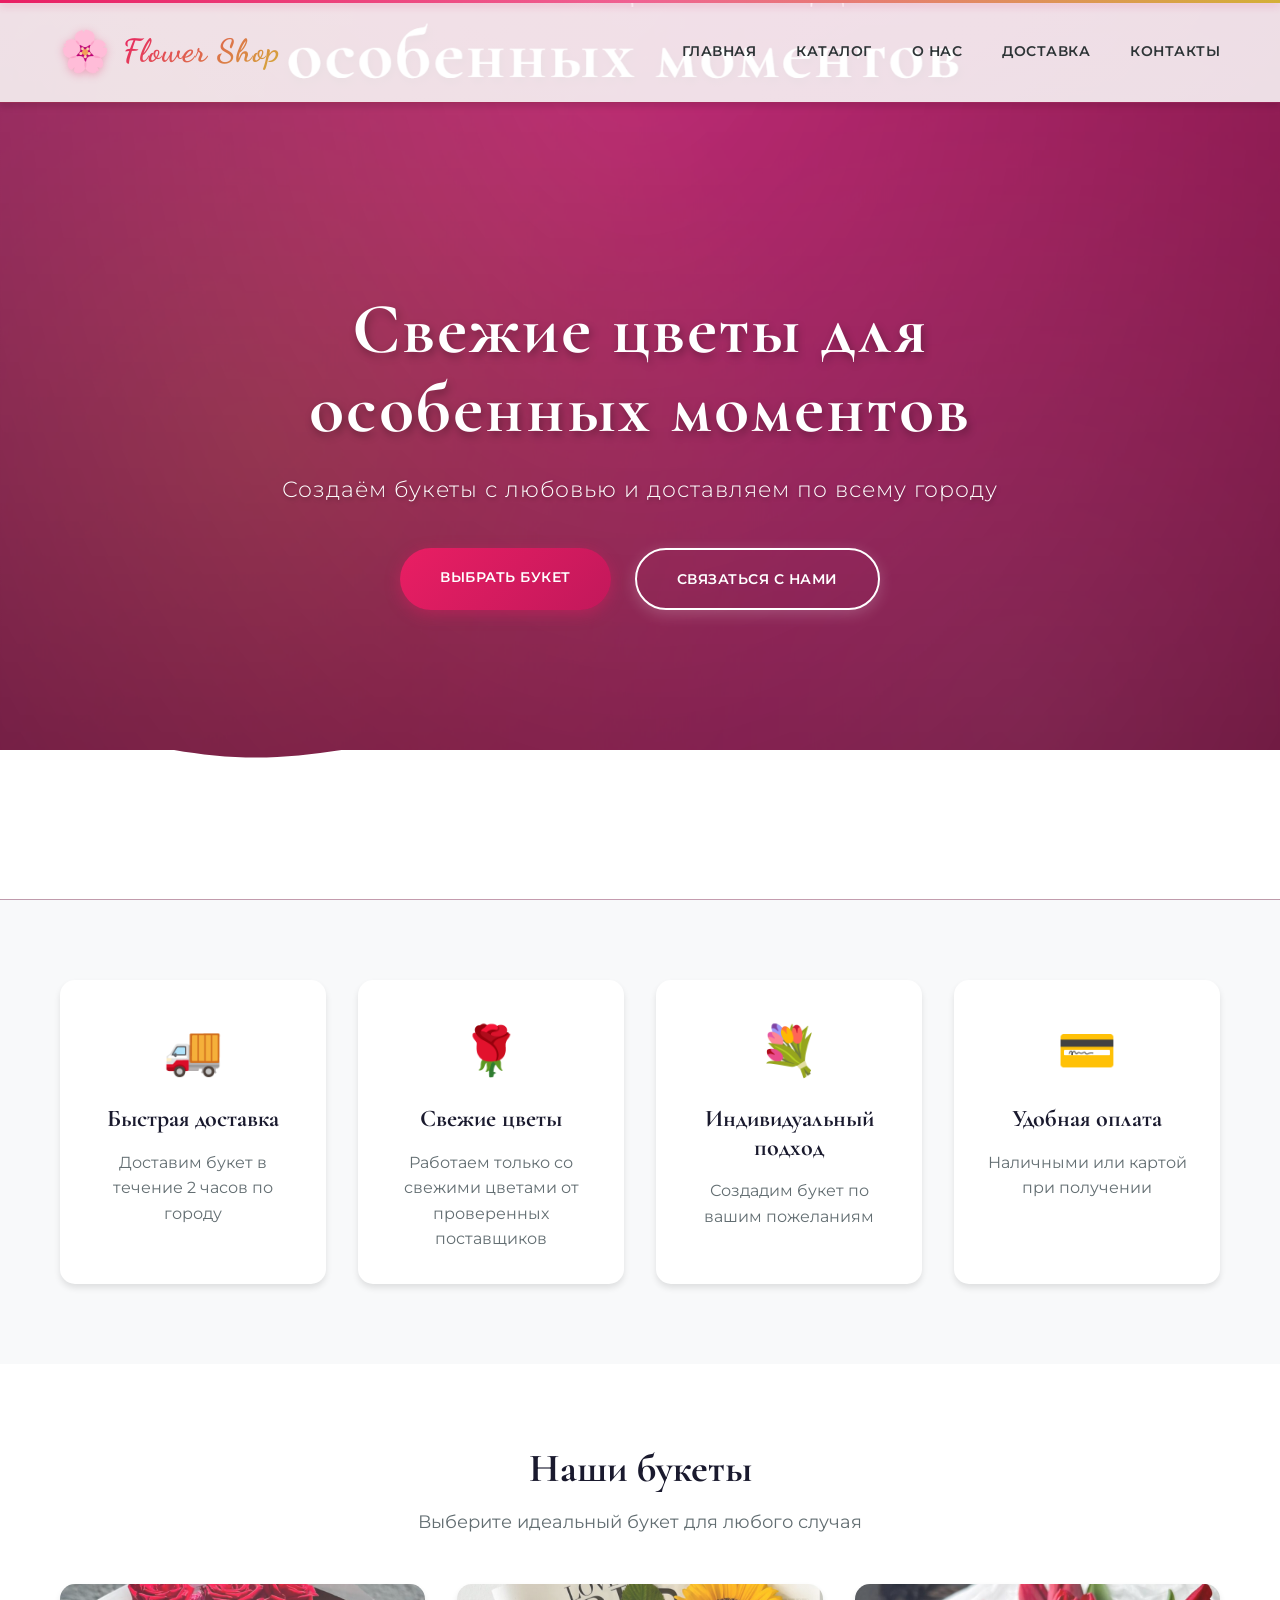
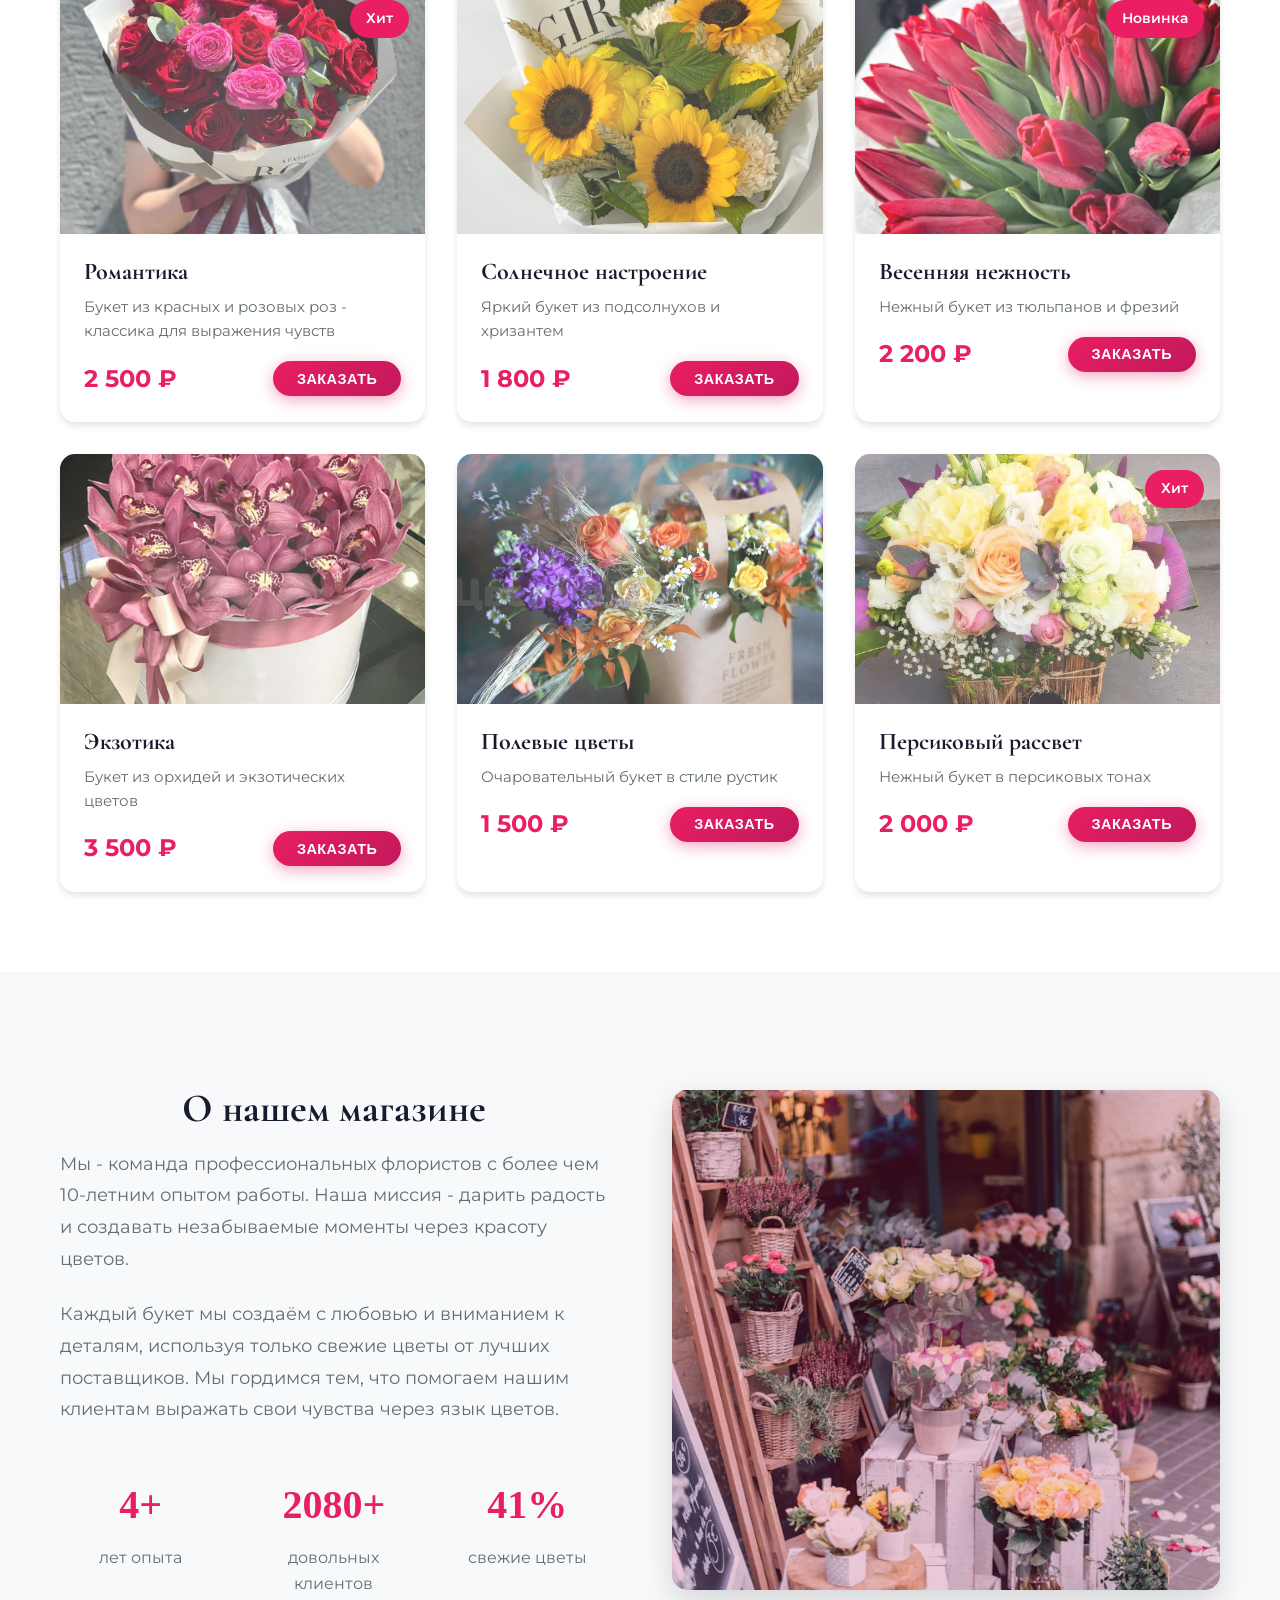
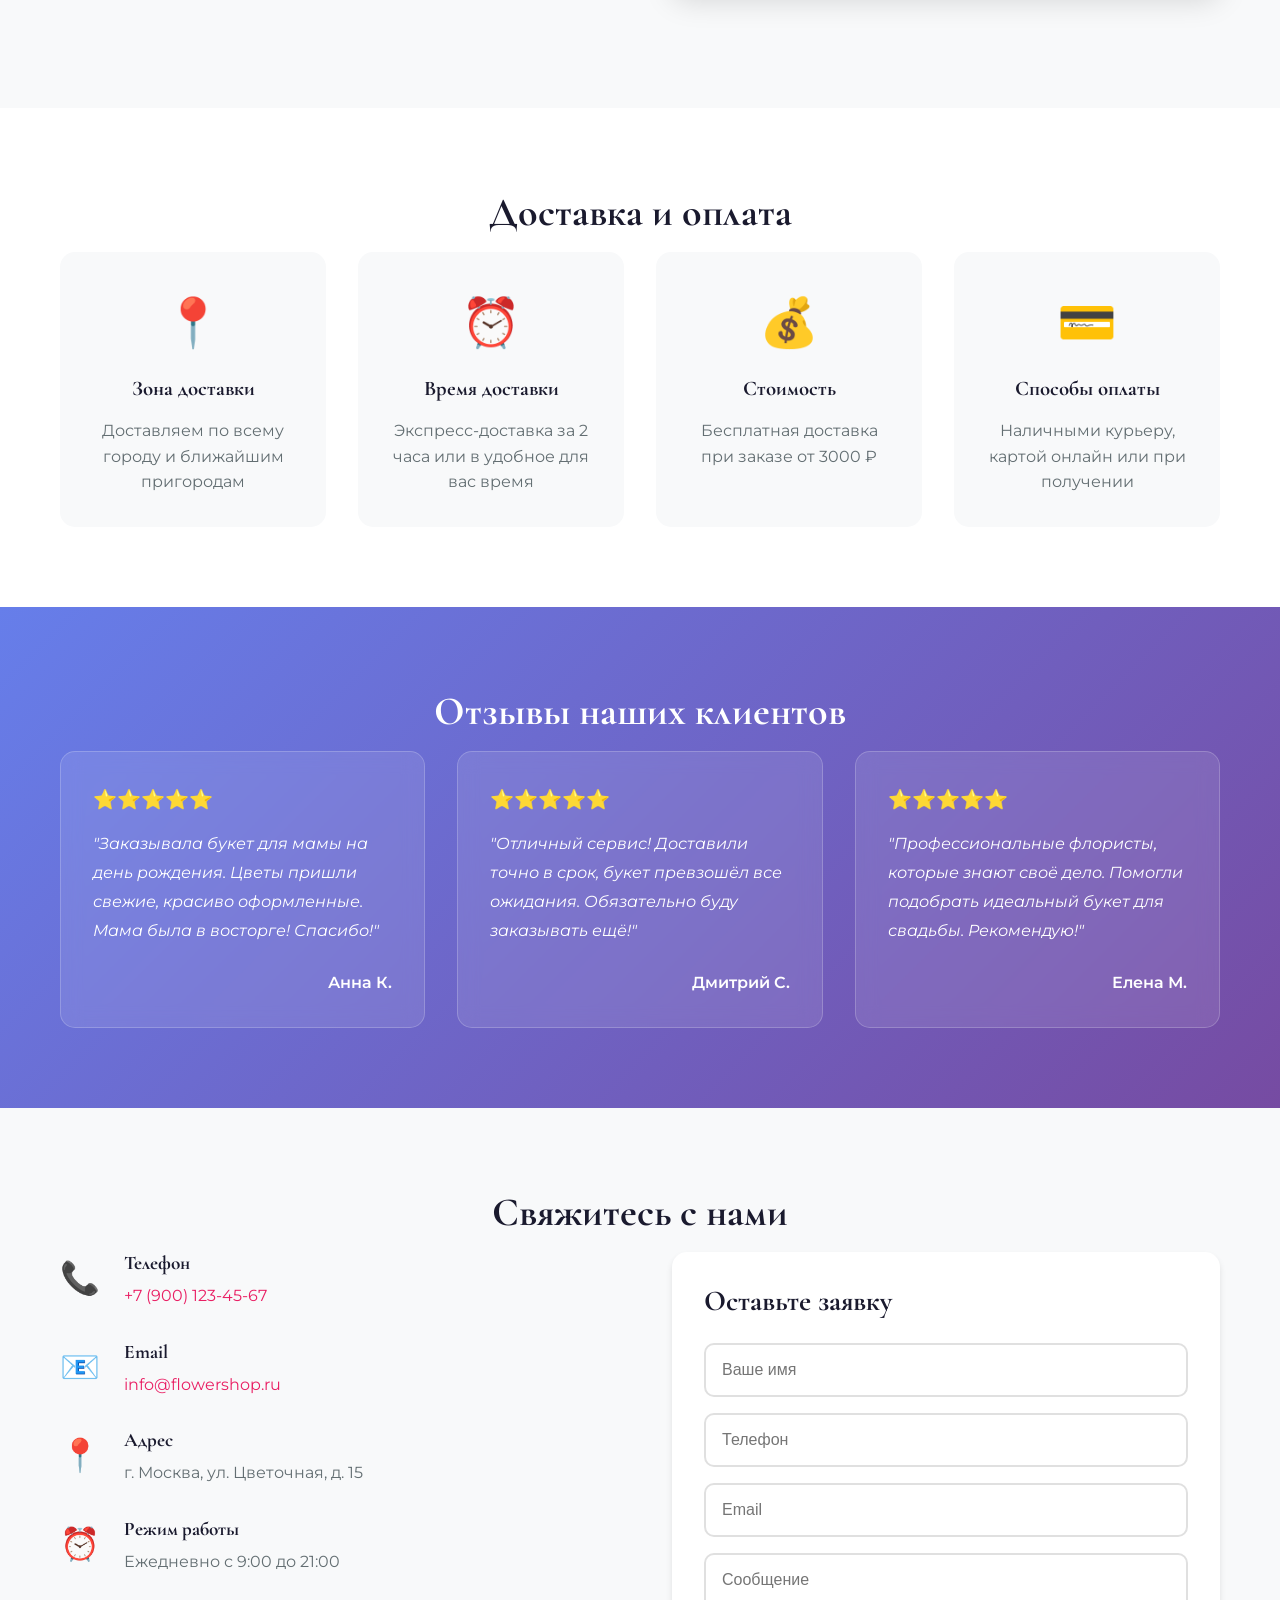
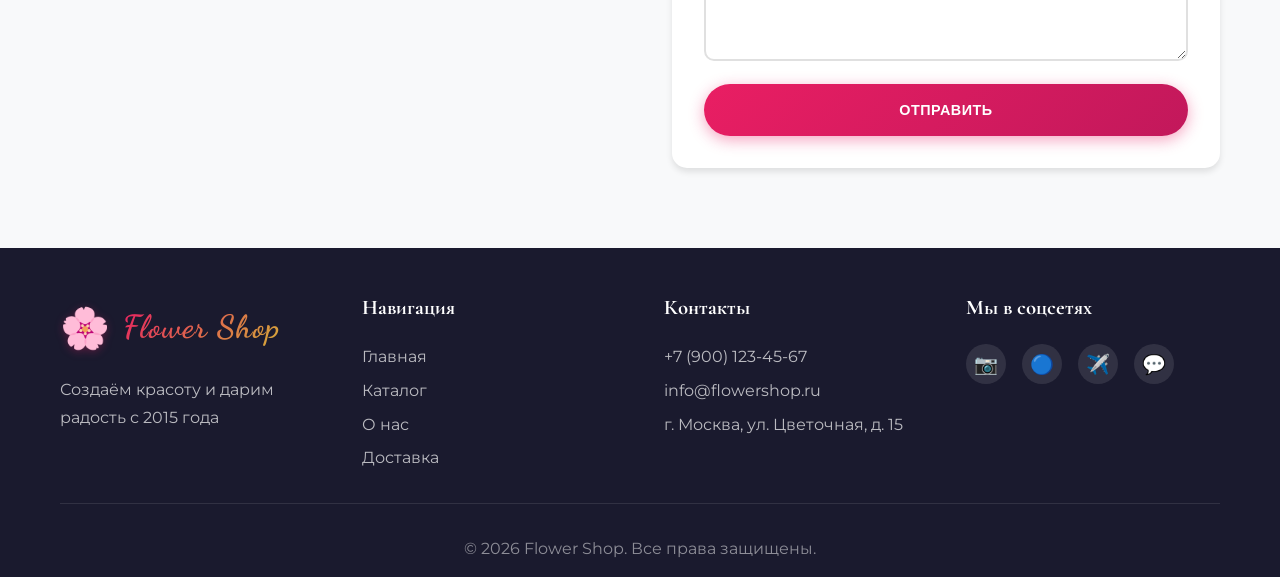
==== index.html @ 6fcef9ed "проработка сайта вариант1" ====
<!DOCTYPE html>
<html lang="ru">
<head>
    <meta charset="UTF-8">
    <meta name="viewport" content="width=device-width, initial-scale=1.0">
    <meta name="description" content="Свежие цветы с доставкой. Букеты на любой вкус и бюджет.">
    <title>Цветочный магазин - Свежие цветы с доставкой</title>
    <link rel="stylesheet" href="styles.css">
    <link rel="preconnect" href="https://fonts.googleapis.com">
    <link rel="preconnect" href="https://fonts.gstatic.com" crossorigin>
    <link href="https://fonts.googleapis.com/css2?family=Cormorant+Garamond:wght@300;400;600;700&family=Montserrat:wght@300;400;500;600;700;800&family=Dancing+Script:wght@400;500;600;700&display=swap" rel="stylesheet">
</head>
<body>
    <!-- Шапка сайта -->
    <header class="header">
        <div class="container">
            <nav class="nav">
                <div class="logo">
                    <span class="logo-icon">🌸</span>
                    <span class="logo-text">Flower Shop</span>
                </div>
                <ul class="nav-menu">
                    <li><a href="#home" class="nav-link">Главная</a></li>
                    <li><a href="#catalog" class="nav-link">Каталог</a></li>
                    <li><a href="#about" class="nav-link">О нас</a></li>
                    <li><a href="#delivery" class="nav-link">Доставка</a></li>
                    <li><a href="#contacts" class="nav-link">Контакты</a></li>
                </ul>
                <button class="burger-menu" aria-label="Меню">
                    <span></span>
                    <span></span>
                    <span></span>
                </button>
            </nav>
        </div>
    </header>

    <!-- Главный экран -->
    <section id="home" class="hero">
        <div class="hero-overlay"></div>
        <div class="container">
            <div class="hero-content">
                <h1 class="hero-title">Свежие цветы для особенных моментов</h1>
                <p class="hero-subtitle">Создаём букеты с любовью и доставляем по всему городу</p>
                <div class="hero-buttons">
                    <a href="#catalog" class="btn btn-primary">Выбрать букет</a>
                    <a href="#contacts" class="btn btn-secondary">Связаться с нами</a>
                </div>
            </div>
        </div>
    </section>

    <!-- Преимущества -->
    <section class="features">
        <div class="container">
            <div class="features-grid">
                <div class="feature-card">
                    <div class="feature-icon">🚚</div>
                    <h3 class="feature-title">Быстрая доставка</h3>
                    <p class="feature-text">Доставим букет в течение 2 часов по городу</p>
                </div>
                <div class="feature-card">
                    <div class="feature-icon">🌹</div>
                    <h3 class="feature-title">Свежие цветы</h3>
                    <p class="feature-text">Работаем только со свежими цветами от проверенных поставщиков</p>
                </div>
                <div class="feature-card">
                    <div class="feature-icon">💐</div>
                    <h3 class="feature-title">Индивидуальный подход</h3>
                    <p class="feature-text">Создадим букет по вашим пожеланиям</p>
                </div>
                <div class="feature-card">
                    <div class="feature-icon">💳</div>
                    <h3 class="feature-title">Удобная оплата</h3>
                    <p class="feature-text">Наличными или картой при получении</p>
                </div>
            </div>
        </div>
    </section>

    <!-- Каталог -->
    <section id="catalog" class="catalog">
        <div class="container">
            <h2 class="section-title">Наши букеты</h2>
            <p class="section-subtitle">Выберите идеальный букет для любого случая</p>
            
            <div class="catalog-grid">
                <div class="product-card">
                    <div class="product-image">
                        <div class="product-badge">Хит</div>
                        <div class="product-img-placeholder" style="background: url('./images/1752088606_44118320.jpg') center/cover no-repeat;">
                        </div>
                    </div>
                    <div class="product-info">
                        <h3 class="product-title">Романтика</h3>
                        <p class="product-description">Букет из красных и розовых роз - классика для выражения чувств</p>
                        <div class="product-footer">
                            <span class="product-price">2 500 ₽</span>
                            <button class="btn btn-small btn-primary">Заказать</button>
                        </div>
                    </div>
                </div>

                <div class="product-card">
                    <div class="product-image">
                        <div class="product-img-placeholder" style="background: url('./images/img_3469-1000x1778.jpeg') center/cover no-repeat;">
                        </div>
                    </div>
                    <div class="product-info">
                        <h3 class="product-title">Солнечное настроение</h3>
                        <p class="product-description">Яркий букет из подсолнухов и хризантем</p>
                        <div class="product-footer">
                            <span class="product-price">1 800 ₽</span>
                            <button class="btn btn-small btn-primary">Заказать</button>
                        </div>
                    </div>
                </div>

                <div class="product-card">
                    <div class="product-image">
                        <div class="product-badge">Новинка</div>
                        <div class="product-img-placeholder" style="background: url('./images/photo_2025-03-03_23-57-40-1024x1024.jpg') center/cover no-repeat;">
                        </div>
                    </div>
                    <div class="product-info">
                        <h3 class="product-title">Весенняя нежность</h3>
                        <p class="product-description">Нежный букет из тюльпанов и фрезий</p>
                        <div class="product-footer">
                            <span class="product-price">2 200 ₽</span>
                            <button class="btn btn-small btn-primary">Заказать</button>
                        </div>
                    </div>
                </div>

                <div class="product-card">
                    <div class="product-image">
                        <div class="product-img-placeholder" style="background: url('./images/4180_1.jpg') center/cover no-repeat;">
                        </div>
                    </div>
                    <div class="product-info">
                        <h3 class="product-title">Экзотика</h3>
                        <p class="product-description">Букет из орхидей и экзотических цветов</p>
                        <div class="product-footer">
                            <span class="product-price">3 500 ₽</span>
                            <button class="btn btn-small btn-primary">Заказать</button>
                        </div>
                    </div>
                </div>

                <div class="product-card">
                    <div class="product-image">
                        <div class="product-img-placeholder" style="background: url('./images/7159.970.jpeg') center/cover no-repeat;">
                        </div>
                    </div>
                    <div class="product-info">
                        <h3 class="product-title">Полевые цветы</h3>
                        <p class="product-description">Очаровательный букет в стиле рустик</p>
                        <div class="product-footer">
                            <span class="product-price">1 500 ₽</span>
                            <button class="btn btn-small btn-primary">Заказать</button>
                        </div>
                    </div>
                </div>

                <div class="product-card">
                    <div class="product-image">
                        <div class="product-badge">Хит</div>
                        <div class="product-img-placeholder" style="background: url('./images/images.jpg') center/cover no-repeat;">
                        </div>
                    </div>
                    <div class="product-info">
                        <h3 class="product-title">Персиковый рассвет</h3>
                        <p class="product-description">Нежный букет в персиковых тонах</p>
                        <div class="product-footer">
                            <span class="product-price">2 000 ₽</span>
                            <button class="btn btn-small btn-primary">Заказать</button>
                        </div>
                    </div>
                </div>
            </div>
        </div>
    </section>

    <!-- О нас -->
    <section id="about" class="about">
        <div class="container">
            <div class="about-content">
                <div class="about-text">
                    <h2 class="section-title">О нашем магазине</h2>
                    <p class="about-description">
                        Мы - команда профессиональных флористов с более чем 10-летним опытом работы. 
                        Наша миссия - дарить радость и создавать незабываемые моменты через красоту цветов.
                    </p>
                    <p class="about-description">
                        Каждый букет мы создаём с любовью и вниманием к деталям, используя только 
                        свежие цветы от лучших поставщиков. Мы гордимся тем, что помогаем нашим 
                        клиентам выражать свои чувства через язык цветов.
                    </p>
                    <div class="about-stats">
                        <div class="stat-item">
                            <div class="stat-number">10+</div>
                            <div class="stat-label">лет опыта</div>
                        </div>
                        <div class="stat-item">
                            <div class="stat-number">5000+</div>
                            <div class="stat-label">довольных клиентов</div>
                        </div>
                        <div class="stat-item">
                            <div class="stat-number">100%</div>
                            <div class="stat-label">свежие цветы</div>
                        </div>
                    </div>
                </div>
                <div class="about-image">
                    <div class="about-img-placeholder">
                        <span class="placeholder-icon">🌸</span>
                    </div>
                </div>
            </div>
        </div>
    </section>

    <!-- Доставка -->
    <section id="delivery" class="delivery">
        <div class="container">
            <h2 class="section-title">Доставка и оплата</h2>
            <div class="delivery-grid">
                <div class="delivery-card">
                    <div class="delivery-icon">📍</div>
                    <h3 class="delivery-title">Зона доставки</h3>
                    <p class="delivery-text">Доставляем по всему городу и ближайшим пригородам</p>
                </div>
                <div class="delivery-card">
                    <div class="delivery-icon">⏰</div>
                    <h3 class="delivery-title">Время доставки</h3>
                    <p class="delivery-text">Экспресс-доставка за 2 часа или в удобное для вас время</p>
                </div>
                <div class="delivery-card">
                    <div class="delivery-icon">💰</div>
                    <h3 class="delivery-title">Стоимость</h3>
                    <p class="delivery-text">Бесплатная доставка при заказе от 3000 ₽</p>
                </div>
                <div class="delivery-card">
                    <div class="delivery-icon">💳</div>
                    <h3 class="delivery-title">Способы оплаты</h3>
                    <p class="delivery-text">Наличными курьеру, картой онлайн или при получении</p>
                </div>
            </div>
        </div>
    </section>

    <!-- Отзывы -->
    <section class="reviews">
        <div class="container">
            <h2 class="section-title">Отзывы наших клиентов</h2>
            <div class="reviews-grid">
                <div class="review-card">
                    <div class="review-stars">⭐⭐⭐⭐⭐</div>
                    <p class="review-text">
                        "Заказывала букет для мамы на день рождения. Цветы пришли свежие, 
                        красиво оформленные. Мама была в восторге! Спасибо!"
                    </p>
                    <div class="review-author">Анна К.</div>
                </div>
                <div class="review-card">
                    <div class="review-stars">⭐⭐⭐⭐⭐</div>
                    <p class="review-text">
                        "Отличный сервис! Доставили точно в срок, букет превзошёл все ожидания. 
                        Обязательно буду заказывать ещё!"
                    </p>
                    <div class="review-author">Дмитрий С.</div>
                </div>
                <div class="review-card">
                    <div class="review-stars">⭐⭐⭐⭐⭐</div>
                    <p class="review-text">
                        "Профессиональные флористы, которые знают своё дело. Помогли подобрать 
                        идеальный букет для свадьбы. Рекомендую!"
                    </p>
                    <div class="review-author">Елена М.</div>
                </div>
            </div>
        </div>
    </section>

    <!-- Контакты -->
    <section id="contacts" class="contacts">
        <div class="container">
            <h2 class="section-title">Свяжитесь с нами</h2>
            <div class="contacts-content">
                <div class="contact-info">
                    <div class="contact-item">
                        <div class="contact-icon">📞</div>
                        <div class="contact-details">
                            <h3>Телефон</h3>
                            <a href="tel:+79001234567">+7 (900) 123-45-67</a>
                        </div>
                    </div>
                    <div class="contact-item">
                        <div class="contact-icon">📧</div>
                        <div class="contact-details">
                            <h3>Email</h3>
                            <a href="mailto:info@flowershop.ru">info@flowershop.ru</a>
                        </div>
                    </div>
                    <div class="contact-item">
                        <div class="contact-icon">📍</div>
                        <div class="contact-details">
                            <h3>Адрес</h3>
                            <p>г. Москва, ул. Цветочная, д. 15</p>
                        </div>
                    </div>
                    <div class="contact-item">
                        <div class="contact-icon">⏰</div>
                        <div class="contact-details">
                            <h3>Режим работы</h3>
                            <p>Ежедневно с 9:00 до 21:00</p>
                        </div>
                    </div>
                </div>
                <form class="contact-form" id="contactForm">
                    <h3 class="form-title">Оставьте заявку</h3>
                    <input type="text" name="name" placeholder="Ваше имя" required class="form-input">
                    <input type="tel" name="phone" placeholder="Телефон" required class="form-input">
                    <input type="email" name="email" placeholder="Email" class="form-input">
                    <textarea name="message" placeholder="Сообщение" rows="4" class="form-input"></textarea>
                    <button type="submit" class="btn btn-primary btn-full">Отправить</button>
                </form>
            </div>
        </div>
    </section>

    <!-- Футер -->
    <footer class="footer">
        <div class="container">
            <div class="footer-content">
                <div class="footer-section">
                    <div class="logo">
                        <span class="logo-icon">🌸</span>
                        <span class="logo-text">Flower Shop</span>
                    </div>
                    <p class="footer-text">Создаём красоту и дарим радость с 2015 года</p>
                </div>
                <div class="footer-section">
                    <h4 class="footer-title">Навигация</h4>
                    <ul class="footer-links">
                        <li><a href="#home">Главная</a></li>
                        <li><a href="#catalog">Каталог</a></li>
                        <li><a href="#about">О нас</a></li>
                        <li><a href="#delivery">Доставка</a></li>
                    </ul>
                </div>
                <div class="footer-section">
                    <h4 class="footer-title">Контакты</h4>
                    <ul class="footer-links">
                        <li><a href="tel:+79001234567">+7 (900) 123-45-67</a></li>
                        <li><a href="mailto:info@flowershop.ru">info@flowershop.ru</a></li>
                        <li>г. Москва, ул. Цветочная, д. 15</li>
                    </ul>
                </div>
                <div class="footer-section">
                    <h4 class="footer-title">Мы в соцсетях</h4>
                    <div class="social-links">
                        <a href="#" class="social-link" aria-label="Instagram">📷</a>
                        <a href="#" class="social-link" aria-label="VK">🔵</a>
                        <a href="#" class="social-link" aria-label="Telegram">✈️</a>
                        <a href="#" class="social-link" aria-label="WhatsApp">💬</a>
                    </div>
                </div>
            </div>
            <div class="footer-bottom">
                <p>&copy; 2026 Flower Shop. Все права защищены.</p>
            </div>
        </div>
    </footer>

    <!-- Кнопка "Наверх" -->
    <button class="scroll-top" id="scrollTop" aria-label="Наверх">↑</button>

    <script src="script.js"></script>
</body>
</html>
---- styles.css ----
/* Общие стили */
* {
    margin: 0;
    padding: 0;
    box-sizing: border-box;
}

:root {
    --primary-color: #e91e63;
    --secondary-color: #c2185b;
    --accent-color: #f06292;
    --dark-color: #1a1a2e;
    --light-color: #f8f9fa;
    --text-color: #2d3436;
    --text-light: #636e72;
    --white: #ffffff;
    --gold: #d4af37;
    --shadow: 0 4px 6px rgba(0, 0, 0, 0.1);
    --shadow-lg: 0 10px 30px rgba(0, 0, 0, 0.15);
    --transition: all 0.3s ease;
}

html {
    scroll-behavior: smooth;
}

body {
    font-family: 'Montserrat', sans-serif;
    color: var(--text-color);
    line-height: 1.6;
    overflow-x: hidden;
}

.container {
    max-width: 1200px;
    margin: 0 auto;
    padding: 0 20px;
}

/* Типографика */
h1, h2, h3, h4, h5, h6 {
    font-family: 'Cormorant Garamond', serif;
    font-weight: 700;
    line-height: 1.2;
}

/* Шапка - Современный дизайн с фоном */
.header {
    position: fixed;
    top: 0;
    left: 0;
    right: 0;
    background:
        linear-gradient(to right, rgba(255, 255, 255, 0.85), rgba(255, 255, 255, 0.85)),
        url(images/header-bg.png);
    background-size: cover;
    background-position: center;
    background-repeat: no-repeat;
    backdrop-filter: blur(10px);
    -webkit-backdrop-filter: blur(10px);
    box-shadow: 0 2px 20px rgba(0, 0, 0, 0.08);
    z-index: 1000;
    transition: var(--transition);
    border-bottom: 1px solid rgba(233, 30, 99, 0.1);
}

.header::before {
    content: '';
    position: absolute;
    top: 0;
    left: 0;
    right: 0;
    height: 3px;
    background: linear-gradient(90deg, var(--primary-color), var(--accent-color), var(--gold));
    box-shadow: 0 2px 8px rgba(233, 30, 99, 0.3);
}

.nav {
    display: flex;
    justify-content: space-between;
    align-items: center;
    padding: 1.2rem 0;
}

.logo {
    display: flex;
    align-items: center;
    gap: 0.8rem;
    font-size: 1.8rem;
    font-weight: 700;
    color: var(--dark-color);
    text-decoration: none;
    transition: var(--transition);
}

.logo:hover {
    transform: translateY(-2px);
}

.logo-icon {
    font-size: 2.5rem;
    filter: drop-shadow(0 2px 4px rgba(233, 30, 99, 0.3));
    animation: float 3s ease-in-out infinite;
}

@keyframes float {
    0%, 100% { transform: translateY(0px); }
    50% { transform: translateY(-5px); }
}

.logo-text {
    font-family: 'Dancing Script', cursive;
    background: linear-gradient(135deg, var(--primary-color), var(--gold));
    -webkit-background-clip: text;
    -webkit-text-fill-color: transparent;
    background-clip: text;
    font-size: 2rem;
    letter-spacing: 1px;
}

.nav-menu {
    display: flex;
    list-style: none;
    gap: 2.5rem;
}

.nav-link {
    color: var(--text-color);
    text-decoration: none;
    font-weight: 600;
    font-size: 0.95rem;
    letter-spacing: 0.5px;
    transition: var(--transition);
    position: relative;
    text-transform: uppercase;
    font-size: 0.85rem;
}

.nav-link::before {
    content: '';
    position: absolute;
    bottom: -8px;
    left: 50%;
    transform: translateX(-50%);
    width: 0;
    height: 2px;
    background: linear-gradient(90deg, var(--primary-color), var(--gold));
    transition: var(--transition);
    border-radius: 2px;
}

.nav-link::after {
    content: '✦';
    position: absolute;
    bottom: -8px;
    left: 50%;
    transform: translateX(-50%) scale(0);
    color: var(--gold);
    font-size: 0.6rem;
    transition: var(--transition);
    opacity: 0;
}

.nav-link:hover {
    color: var(--primary-color);
    transform: translateY(-2px);
}

.nav-link:hover::before {
    width: 100%;
}

.nav-link:hover::after {
    transform: translateX(-50%) scale(1);
    opacity: 1;
}

.burger-menu {
    display: none;
    flex-direction: column;
    gap: 5px;
    background: none;
    border: none;
    cursor: pointer;
    padding: 5px;
}

.burger-menu span {
    width: 25px;
    height: 3px;
    background: var(--text-color);
    transition: var(--transition);
}

/* Главный экран - Современный дизайн с фоном */
.hero {
    position: relative;
    height: 100vh;
    display: flex;
    align-items: center;
    justify-content: center;
    background:
        linear-gradient(135deg, rgba(233, 30, 99, 0.75) 0%, rgba(194, 24, 91, 0.85) 100%),
        url('./images/photo-1490750967868-88aa4486c946.jpg') center/cover no-repeat;
    overflow: hidden;
}

/* Запасной вариант, если изображение не загружено */
.hero:not([style*="background-image"]) {
    background:
        linear-gradient(135deg, rgba(233, 30, 99, 0.75) 0%, rgba(194, 24, 91, 0.85) 100%),
        linear-gradient(135deg, #667eea 0%, #764ba2 100%);
}

.hero::before {
    content: '';
    position: absolute;
    top: 0;
    left: 0;
    right: 0;
    bottom: 0;
    background:
        radial-gradient(circle at 20% 50%, rgba(212, 175, 55, 0.2) 0%, transparent 50%),
        radial-gradient(circle at 80% 80%, rgba(255, 255, 255, 0.1) 0%, transparent 50%);
    animation: pulse 8s ease-in-out infinite;
}

@keyframes pulse {
    0%, 100% { opacity: 1; }
    50% { opacity: 0.8; }
}

.hero::after {
    content: '';
    position: absolute;
    bottom: 0;
    left: 0;
    right: 0;
    height: 150px;
    background: url('data:image/svg+xml,<svg xmlns="http://www.w3.org/2000/svg" viewBox="0 0 1440 320"><path fill="%23ffffff" fill-opacity="1" d="M0,96L48,112C96,128,192,160,288,160C384,160,480,128,576,122.7C672,117,768,139,864,138.7C960,139,1056,117,1152,101.3C1248,85,1344,75,1392,69.3L1440,64L1440,320L1392,320C1344,320,1248,320,1152,320C1056,320,960,320,864,320C768,320,672,320,576,320C480,320,384,320,288,320C192,320,96,320,48,320L0,320Z"></path></svg>') no-repeat bottom;
    background-size: cover;
}

.hero-overlay {
    position: absolute;
    top: 0;
    left: 0;
    right: 0;
    bottom: 0;
    background:
        radial-gradient(ellipse at top, transparent 0%, rgba(0, 0, 0, 0.3) 100%),
        linear-gradient(180deg, transparent 0%, rgba(0, 0, 0, 0.2) 100%);
    backdrop-filter: blur(1px);
}

.hero-content {
    position: relative;
    z-index: 1;
    text-align: center;
    color: var(--white);
    max-width: 900px;
    padding: 2rem;
}

.hero-title {
    font-family: 'Cormorant Garamond', serif;
    font-size: 4.5rem;
    margin-bottom: 1.5rem;
    font-weight: 700;
    text-shadow: 2px 4px 8px rgba(0, 0, 0, 0.3);
    letter-spacing: 2px;
    animation: fadeInUp 1s ease;
    line-height: 1.1;
}

.hero-subtitle {
    font-family: 'Montserrat', sans-serif;
    font-size: 1.4rem;
    margin-bottom: 2.5rem;
    font-weight: 300;
    text-shadow: 1px 2px 4px rgba(0, 0, 0, 0.3);
    letter-spacing: 1px;
    animation: fadeInUp 1s ease 0.2s backwards;
}

.hero-buttons {
    display: flex;
    gap: 1.5rem;
    justify-content: center;
    flex-wrap: wrap;
    animation: fadeInUp 1s ease 0.4s backwards;
}

/* Кнопки - Современный дизайн */
.btn {
    display: inline-block;
    padding: 1.1rem 2.5rem;
    border-radius: 50px;
    text-decoration: none;
    font-weight: 600;
    transition: var(--transition);
    border: none;
    cursor: pointer;
    font-size: 1rem;
    letter-spacing: 0.5px;
    text-transform: uppercase;
    font-size: 0.9rem;
    position: relative;
    overflow: hidden;
}

.btn::before {
    content: '';
    position: absolute;
    top: 50%;
    left: 50%;
    width: 0;
    height: 0;
    border-radius: 50%;
    background: rgba(255, 255, 255, 0.3);
    transform: translate(-50%, -50%);
    transition: width 0.6s, height 0.6s;
}

.btn:hover::before {
    width: 300px;
    height: 300px;
}

.btn-primary {
    background: linear-gradient(135deg, var(--primary-color), var(--secondary-color));
    color: var(--white);
    box-shadow: 0 4px 15px rgba(233, 30, 99, 0.4);
}

.btn-primary:hover {
    transform: translateY(-3px);
    box-shadow: 0 6px 25px rgba(233, 30, 99, 0.5);
}

.btn-secondary {
    background: transparent;
    color: var(--white);
    border: 2px solid var(--white);
    box-shadow: 0 4px 15px rgba(255, 255, 255, 0.2);
}

.btn-secondary:hover {
    background: var(--white);
    color: var(--primary-color);
    border-color: var(--white);
    transform: translateY(-3px);
    box-shadow: 0 6px 25px rgba(255, 255, 255, 0.4);
}

.btn-small {
    padding: 0.6rem 1.5rem;
    font-size: 0.9rem;
}

.btn-full {
    width: 100%;
}

/* Преимущества */
.features {
    padding: 5rem 0;
    background: var(--light-color);
}

.features-grid {
    display: grid;
    grid-template-columns: repeat(auto-fit, minmax(250px, 1fr));
    gap: 2rem;
}

.feature-card {
    background: var(--white);
    padding: 2rem;
    border-radius: 15px;
    text-align: center;
    transition: var(--transition);
    box-shadow: var(--shadow);
}

.feature-card:hover {
    transform: translateY(-10px);
    box-shadow: var(--shadow-lg);
}

.feature-icon {
    font-size: 3rem;
    margin-bottom: 1rem;
}

.feature-title {
    font-size: 1.5rem;
    margin-bottom: 1rem;
    color: var(--dark-color);
}

.feature-text {
    color: var(--text-light);
}

/* Секции */
section {
    padding: 5rem 0;
}

.section-title {
    font-size: 2.5rem;
    text-align: center;
    margin-bottom: 1rem;
    color: var(--dark-color);
}

.section-subtitle {
    text-align: center;
    color: var(--text-light);
    font-size: 1.1rem;
    margin-bottom: 3rem;
}

/* Каталог */
.catalog {
    background: var(--white);
}

.catalog-grid {
    display: grid;
    grid-template-columns: repeat(auto-fill, minmax(300px, 1fr));
    gap: 2rem;
}

.product-card {
    background: var(--white);
    border-radius: 15px;
    overflow: hidden;
    box-shadow: var(--shadow);
    transition: var(--transition);
}

.product-card:hover {
    transform: translateY(-10px);
    box-shadow: var(--shadow-lg);
}

.product-image {
    position: relative;
    height: 250px;
    overflow: hidden;
}

.product-img-placeholder {
    width: 100%;
    height: 100%;
    display: flex;
    align-items: center;
    justify-content: center;
    transition: var(--transition);
    position: relative;
    overflow: hidden;
}

/* Красивый эффект для заглушек */
.product-img-placeholder::before {
    content: '';
    position: absolute;
    top: -50%;
    left: -50%;
    width: 200%;
    height: 200%;
    background: radial-gradient(circle, rgba(255, 255, 255, 0.3) 0%, transparent 70%);
    animation: shimmer 3s ease-in-out infinite;
}

@keyframes shimmer {
    0%, 100% { transform: translate(0, 0); }
    50% { transform: translate(10%, 10%); }
}

.product-card:hover .product-img-placeholder {
    transform: scale(1.1);
}

.placeholder-icon {
    font-size: 5rem;
    opacity: 0.9;
    filter: drop-shadow(0 4px 8px rgba(0, 0, 0, 0.2));
    z-index: 1;
    animation: floatIcon 3s ease-in-out infinite;
}

@keyframes floatIcon {
    0%, 100% { transform: translateY(0px) rotate(0deg); }
    50% { transform: translateY(-10px) rotate(5deg); }
}

.product-badge {
    position: absolute;
    top: 1rem;
    right: 1rem;
    background: var(--primary-color);
    color: var(--white);
    padding: 0.5rem 1rem;
    border-radius: 20px;
    font-size: 0.85rem;
    font-weight: 600;
    z-index: 1;
}

.product-info {
    padding: 1.5rem;
}

.product-title {
    font-size: 1.5rem;
    margin-bottom: 0.5rem;
    color: var(--dark-color);
}

.product-description {
    color: var(--text-light);
    margin-bottom: 1rem;
    font-size: 0.95rem;
}

.product-footer {
    display: flex;
    justify-content: space-between;
    align-items: center;
}

.product-price {
    font-size: 1.5rem;
    font-weight: 700;
    color: var(--primary-color);
}

/* О нас */
.about {
    background: var(--light-color);
}

.about-content {
    display: grid;
    grid-template-columns: 1fr 1fr;
    gap: 4rem;
    align-items: center;
}

.about-text {
    padding: 2rem 0;
}

.about-description {
    color: var(--text-light);
    margin-bottom: 1.5rem;
    font-size: 1.1rem;
    line-height: 1.8;
}

.about-stats {
    display: grid;
    grid-template-columns: repeat(3, 1fr);
    gap: 2rem;
    margin-top: 3rem;
}

.stat-item {
    text-align: center;
}

.stat-number {
    font-size: 2.5rem;
    font-weight: 700;
    color: var(--primary-color);
    font-family: 'Playfair Display', serif;
}

.stat-label {
    color: var(--text-light);
    margin-top: 0.5rem;
}

.about-image {
    height: 500px;
}

.about-img-placeholder {
    width: 100%;
    height: 100%;
    background:
        linear-gradient(135deg, rgba(233, 30, 99, 0.2) 0%, rgba(194, 24, 91, 0.2) 100%),
        url('./images/photo-1487070183336-b863922373d4.jpg') center/cover no-repeat,
        linear-gradient(135deg, #667eea 0%, #764ba2 100%);
    border-radius: 15px;
    display: flex;
    align-items: center;
    justify-content: center;
    box-shadow: var(--shadow-lg);
}

.about-img-placeholder .placeholder-icon {
    font-size: 8rem;
    opacity: 0.3;
}

/* Доставка */
.delivery {
    background: var(--white);
}

.delivery-grid {
    display: grid;
    grid-template-columns: repeat(auto-fit, minmax(250px, 1fr));
    gap: 2rem;
}

.delivery-card {
    background: var(--light-color);
    padding: 2rem;
    border-radius: 15px;
    text-align: center;
    transition: var(--transition);
}

.delivery-card:hover {
    background: var(--white);
    box-shadow: var(--shadow-lg);
    transform: translateY(-5px);
}

.delivery-icon {
    font-size: 3rem;
    margin-bottom: 1rem;
}

.delivery-title {
    font-size: 1.3rem;
    margin-bottom: 1rem;
    color: var(--dark-color);
}

.delivery-text {
    color: var(--text-light);
}

/* Отзывы */
.reviews {
    background: linear-gradient(135deg, #667eea 0%, #764ba2 100%);
    color: var(--white);
}

.reviews .section-title {
    color: var(--white);
}

.reviews-grid {
    display: grid;
    grid-template-columns: repeat(auto-fit, minmax(300px, 1fr));
    gap: 2rem;
}

.review-card {
    background: rgba(255, 255, 255, 0.1);
    backdrop-filter: blur(10px);
    padding: 2rem;
    border-radius: 15px;
    border: 1px solid rgba(255, 255, 255, 0.2);
    transition: var(--transition);
}

.review-card:hover {
    background: rgba(255, 255, 255, 0.15);
    transform: translateY(-5px);
}

.review-stars {
    font-size: 1.2rem;
    margin-bottom: 1rem;
}

.review-text {
    font-style: italic;
    margin-bottom: 1.5rem;
    line-height: 1.8;
}

.review-author {
    font-weight: 600;
    text-align: right;
}

/* Контакты */
.contacts {
    background: var(--light-color);
}

.contacts-content {
    display: grid;
    grid-template-columns: 1fr 1fr;
    gap: 4rem;
}

.contact-info {
    display: flex;
    flex-direction: column;
    gap: 2rem;
}

.contact-item {
    display: flex;
    gap: 1.5rem;
    align-items: flex-start;
}

.contact-icon {
    font-size: 2rem;
    flex-shrink: 0;
}

.contact-details h3 {
    font-size: 1.2rem;
    margin-bottom: 0.5rem;
    color: var(--dark-color);
}

.contact-details a {
    color: var(--primary-color);
    text-decoration: none;
    transition: var(--transition);
}

.contact-details a:hover {
    color: var(--secondary-color);
}

.contact-details p {
    color: var(--text-light);
}

/* Форма */
.contact-form {
    background: var(--white);
    padding: 2rem;
    border-radius: 15px;
    box-shadow: var(--shadow);
}

.form-title {
    font-size: 1.8rem;
    margin-bottom: 1.5rem;
    color: var(--dark-color);
}

.form-input {
    width: 100%;
    padding: 1rem;
    margin-bottom: 1rem;
    border: 2px solid #e0e0e0;
    border-radius: 10px;
    font-size: 1rem;
    font-family: 'Roboto', sans-serif;
    transition: var(--transition);
}

.form-input:focus {
    outline: none;
    border-color: var(--primary-color);
}

textarea.form-input {
    resize: vertical;
    min-height: 100px;
}

/* Футер */
.footer {
    background: var(--dark-color);
    color: var(--white);
    padding: 3rem 0 1rem;
}

.footer-content {
    display: grid;
    grid-template-columns: repeat(auto-fit, minmax(250px, 1fr));
    gap: 3rem;
    margin-bottom: 2rem;
}

.footer-section {
    display: flex;
    flex-direction: column;
    gap: 1rem;
}

.footer-title {
    font-size: 1.3rem;
    margin-bottom: 0.5rem;
}

.footer-text {
    color: rgba(255, 255, 255, 0.7);
    line-height: 1.8;
}

.footer-links {
    list-style: none;
    display: flex;
    flex-direction: column;
    gap: 0.5rem;
}

.footer-links a {
    color: rgba(255, 255, 255, 0.7);
    text-decoration: none;
    transition: var(--transition);
}

.footer-links a:hover {
    color: var(--primary-color);
}

.footer-links li {
    color: rgba(255, 255, 255, 0.7);
}

.social-links {
    display: flex;
    gap: 1rem;
}

.social-link {
    width: 40px;
    height: 40px;
    display: flex;
    align-items: center;
    justify-content: center;
    background: rgba(255, 255, 255, 0.1);
    border-radius: 50%;
    text-decoration: none;
    font-size: 1.2rem;
    transition: var(--transition);
}

.social-link:hover {
    background: var(--primary-color);
    transform: translateY(-3px);
}

.footer-bottom {
    text-align: center;
    padding-top: 2rem;
    border-top: 1px solid rgba(255, 255, 255, 0.1);
    color: rgba(255, 255, 255, 0.5);
}

/* Кнопка "Наверх" */
.scroll-top {
    position: fixed;
    bottom: 2rem;
    right: 2rem;
    width: 50px;
    height: 50px;
    background: var(--primary-color);
    color: var(--white);
    border: none;
    border-radius: 50%;
    font-size: 1.5rem;
    cursor: pointer;
    opacity: 0;
    visibility: hidden;
    transition: var(--transition);
    box-shadow: var(--shadow-lg);
    z-index: 999;
}

.scroll-top.visible {
    opacity: 1;
    visibility: visible;
}

.scroll-top:hover {
    background: var(--secondary-color);
    transform: translateY(-5px);
}

/* Анимации */
@keyframes fadeInUp {
    from {
        opacity: 0;
        transform: translateY(30px);
    }
    to {
        opacity: 1;
        transform: translateY(0);
    }
}

/* Адаптивность */
@media (max-width: 968px) {
    .nav-menu {
        position: fixed;
        top: 70px;
        left: -100%;
        flex-direction: column;
        background: var(--white);
        width: 100%;
        padding: 2rem;
        box-shadow: var(--shadow);
        transition: var(--transition);
    }

    .nav-menu.active {
        left: 0;
    }

    .burger-menu {
        display: flex;
    }

    .hero-title {
        font-size: 2.5rem;
    }

    .hero-subtitle {
        font-size: 1.2rem;
    }

    .about-content,
    .contacts-content {
        grid-template-columns: 1fr;
    }

    .about-stats {
        grid-template-columns: repeat(3, 1fr);
    }

    .catalog-grid {
        grid-template-columns: repeat(auto-fill, minmax(250px, 1fr));
    }
}

@media (max-width: 768px) {
    .hero-title {
        font-size: 2rem;
    }

    .hero-subtitle {
        font-size: 1rem;
    }

    .section-title {
        font-size: 2rem;
    }

    .features-grid,
    .delivery-grid {
        grid-template-columns: 1fr;
    }

    .catalog-grid {
        grid-template-columns: 1fr;
    }

    .about-stats {
        grid-template-columns: 1fr;
    }

    .reviews-grid {
        grid-template-columns: 1fr;
    }

    .footer-content {
        grid-template-columns: 1fr;
    }

    .hero-buttons {
        flex-direction: column;
    }

    .btn {
        width: 100%;
    }
}

@media (max-width: 480px) {
    .container {
        padding: 0 15px;
    }

    .hero-title {
        font-size: 1.8rem;
    }

    .section-title {
        font-size: 1.8rem;
    }

    .product-price {
        font-size: 1.3rem;
    }

    .scroll-top {
        width: 45px;
        height: 45px;
        bottom: 1rem;
        right: 1rem;
    }
}
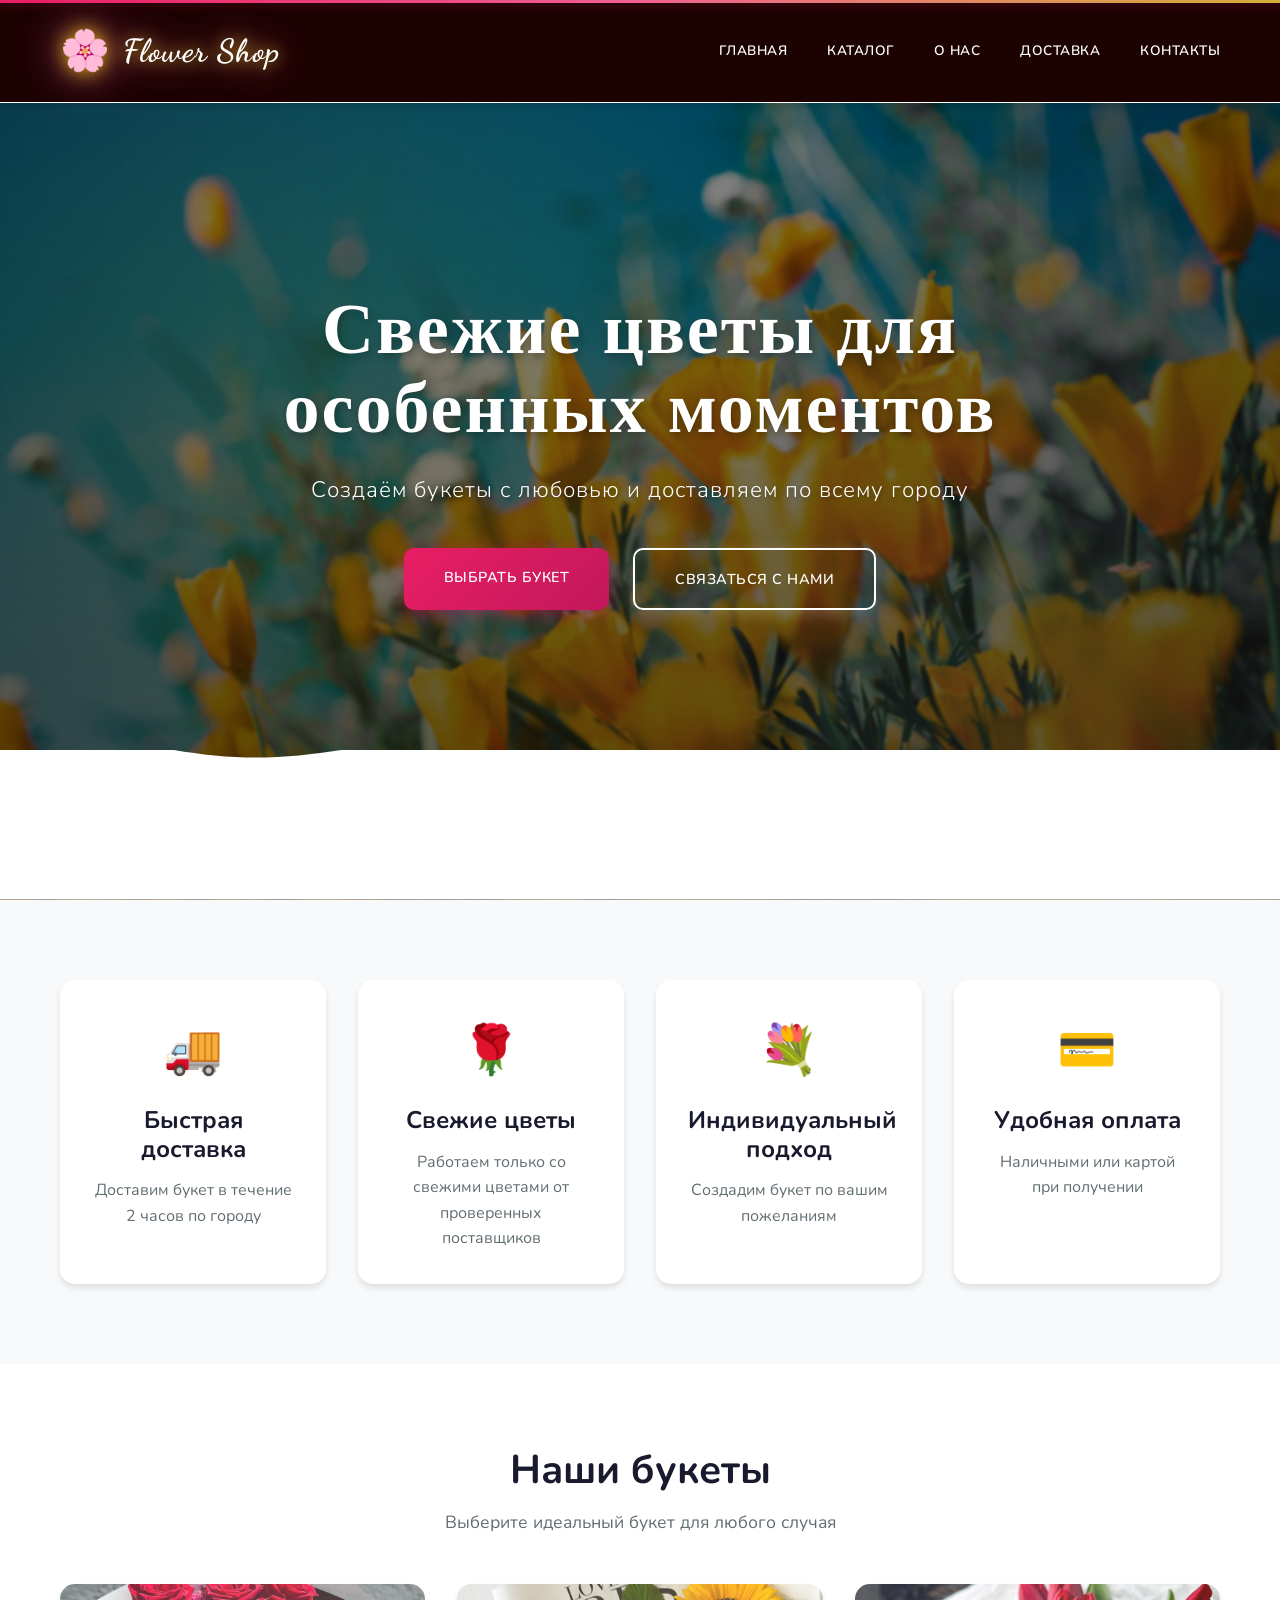
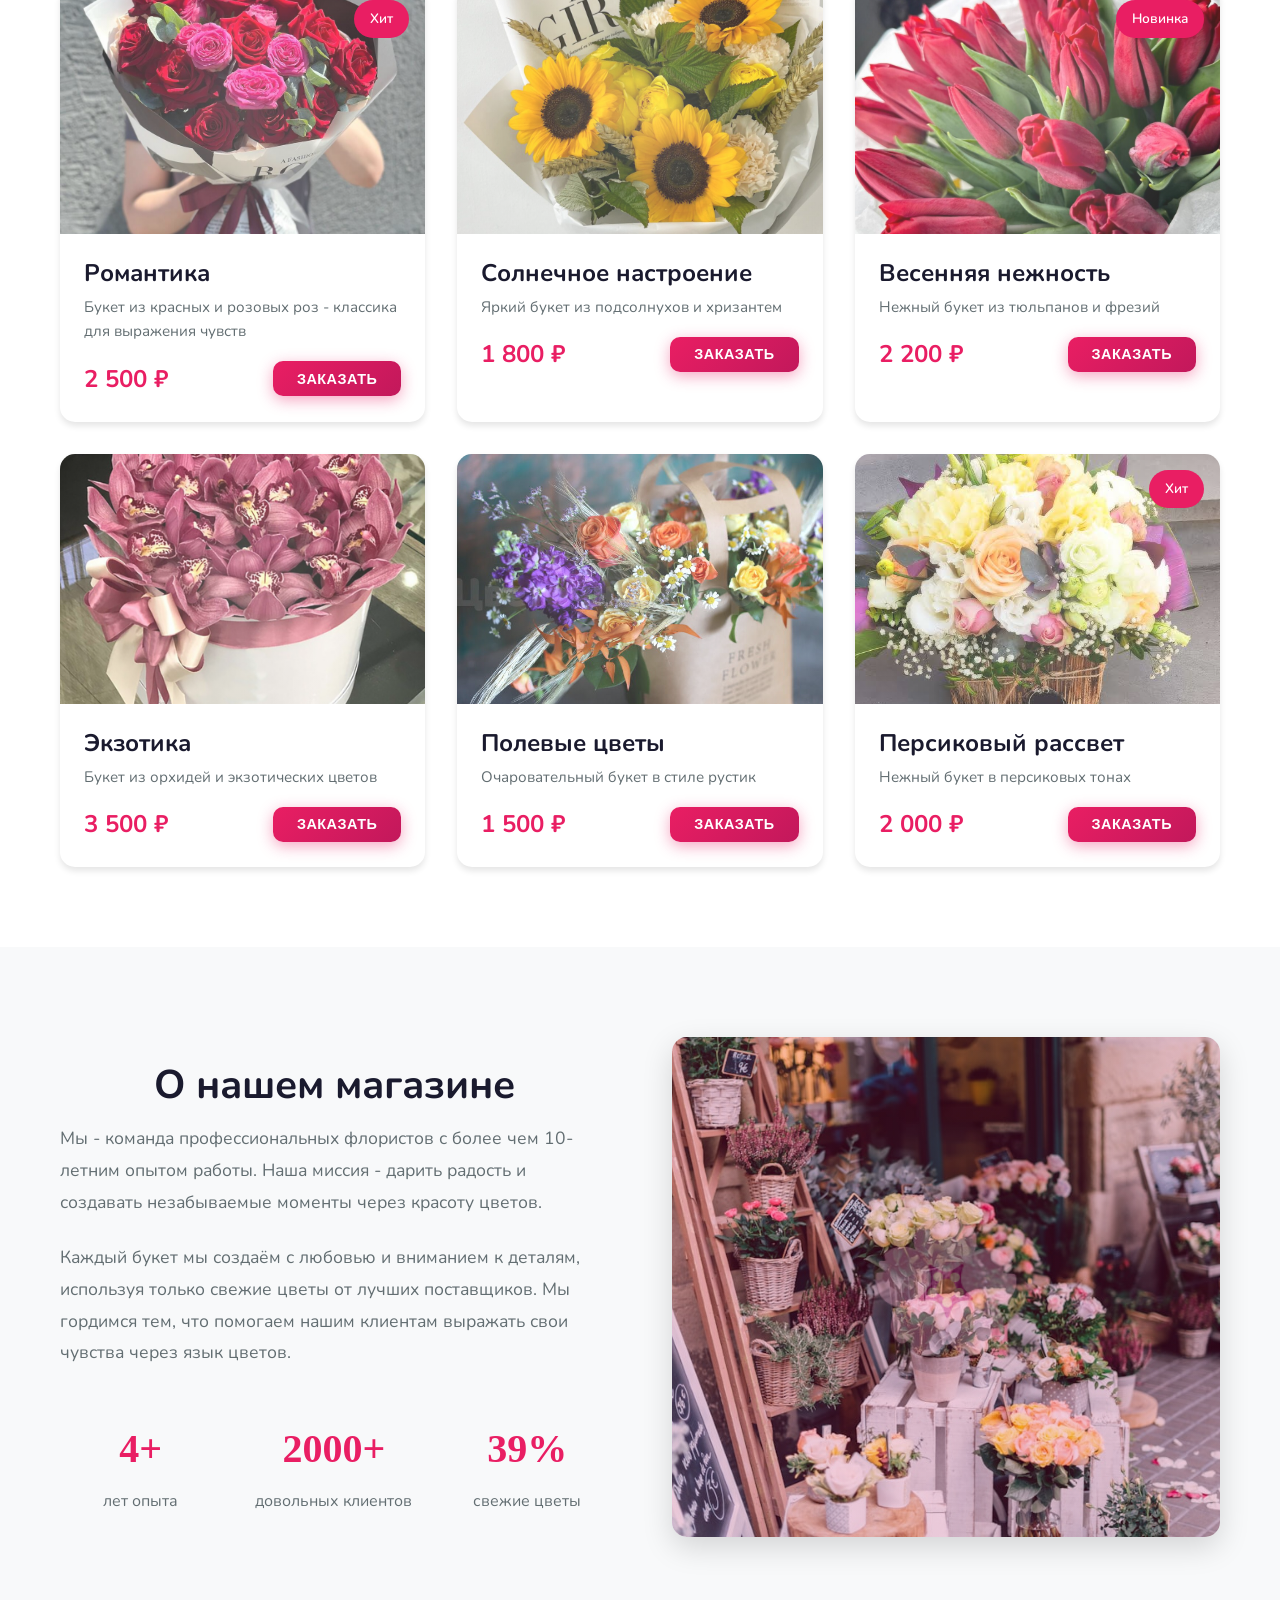
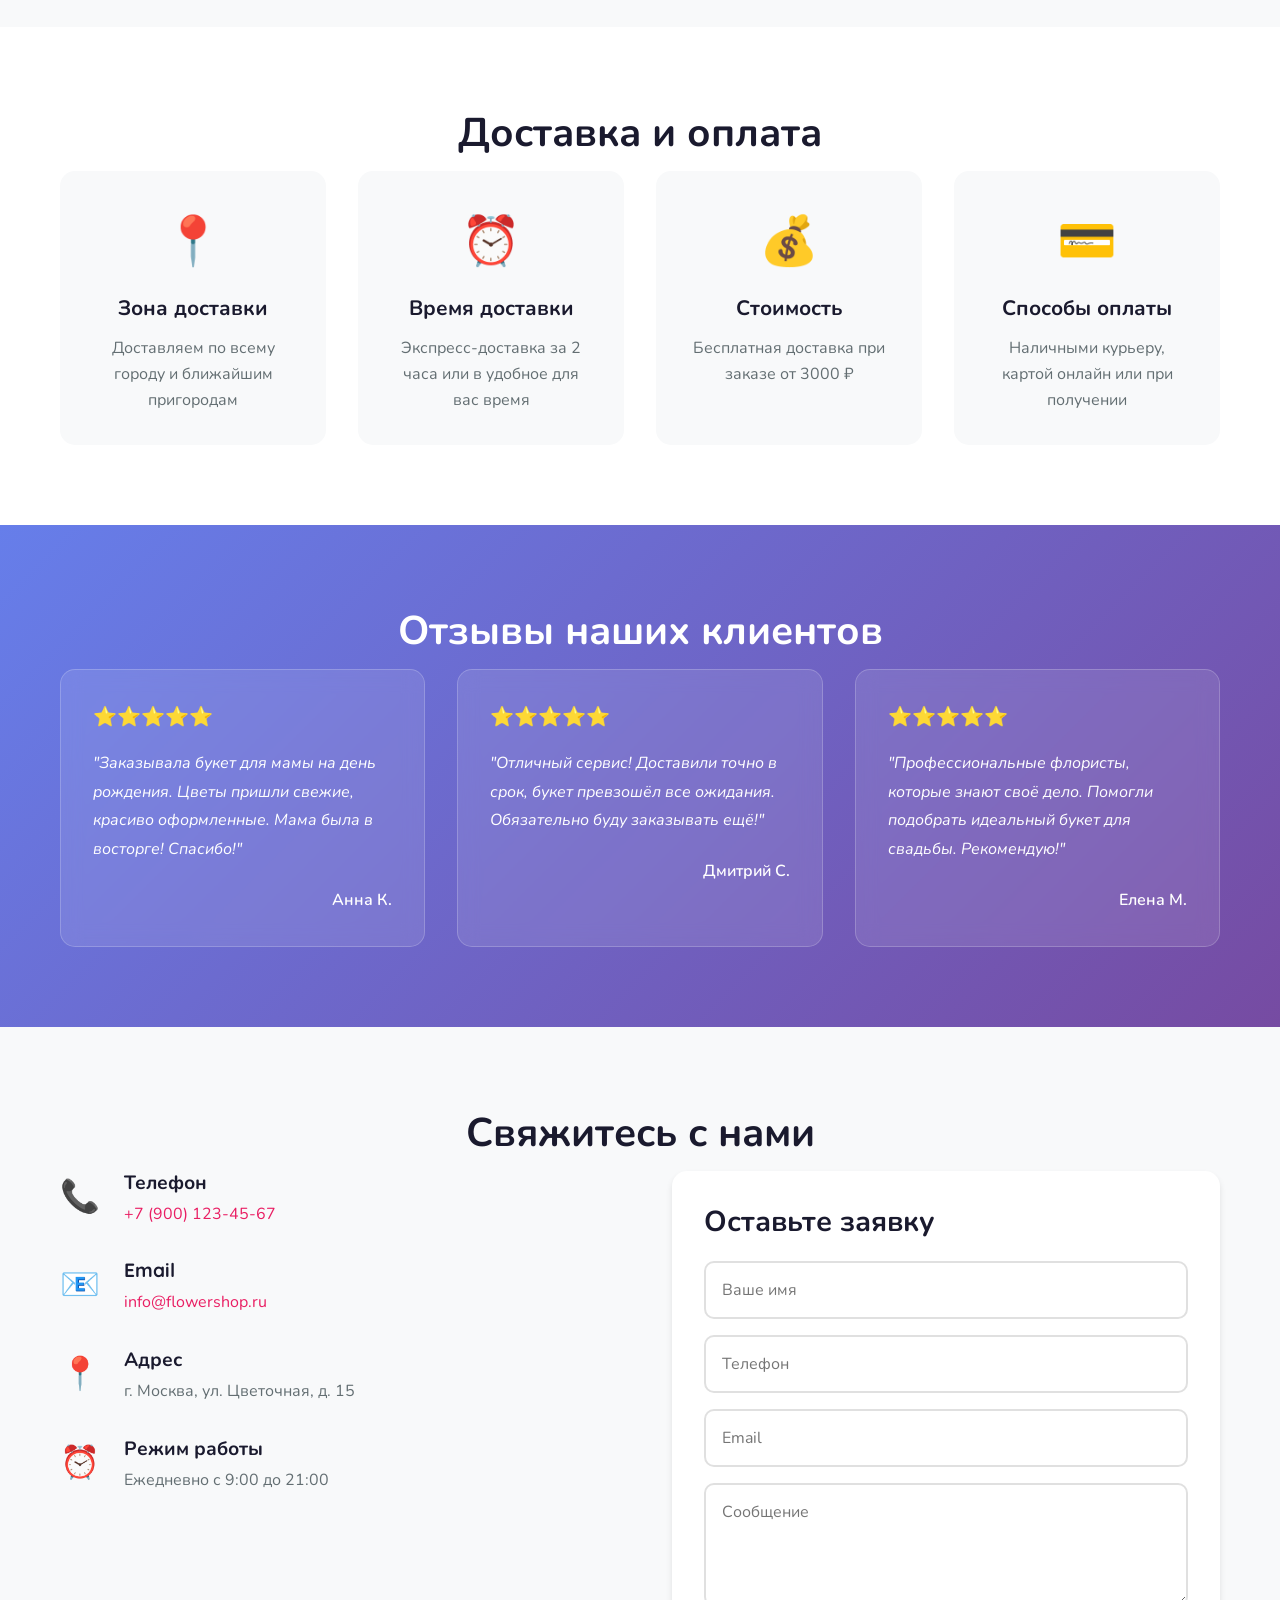
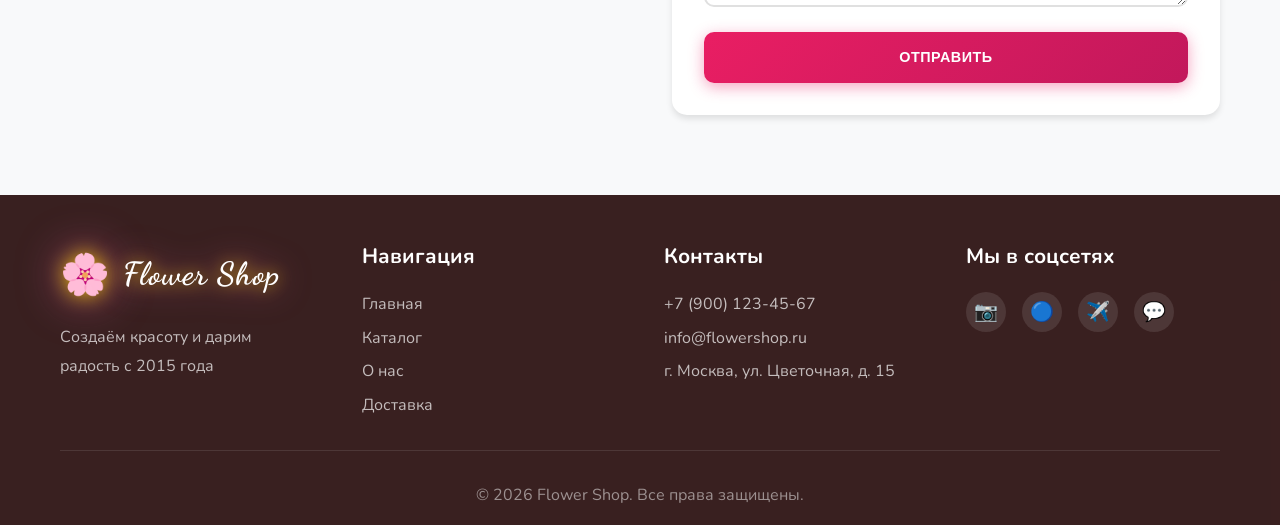
==== commit 1bfcc64c: "правка2" ====
--- a/index.html
+++ b/index.html
@@ -8,7 +8,7 @@
     <link rel="stylesheet" href="styles.css">
     <link rel="preconnect" href="https://fonts.googleapis.com">
     <link rel="preconnect" href="https://fonts.gstatic.com" crossorigin>
-    <link href="https://fonts.googleapis.com/css2?family=Cormorant+Garamond:wght@300;400;600;700&family=Montserrat:wght@300;400;500;600;700;800&family=Dancing+Script:wght@400;500;600;700&display=swap" rel="stylesheet">
+    <link href="https://fonts.googleapis.com/css2?family=Nunito:wght@300;400;500;600;700;800;900&family=Quicksand:wght@300;400;500;600;700&family=Dancing+Script:wght@400;500;600;700&display=swap" rel="stylesheet">
 </head>
 <body>
     <!-- Шапка сайта -->
--- a/styles.css
+++ b/styles.css
@@ -21,11 +21,11 @@
 }
 
 html {
-    scroll-behavior: smooth;
+    scroll-behavior: auto;
 }
 
 body {
-    font-family: 'Montserrat', sans-serif;
+    font-family: 'Nunito', 'Quicksand', sans-serif;
     color: var(--text-color);
     line-height: 1.6;
     overflow-x: hidden;
@@ -39,29 +39,23 @@
 
 /* Типографика */
 h1, h2, h3, h4, h5, h6 {
-    font-family: 'Cormorant Garamond', serif;
+    font-family: 'Quicksand', 'Nunito', sans-serif;
     font-weight: 700;
     line-height: 1.2;
 }
 
-/* Шапка - Современный дизайн с фоном */
+/* Шапка - Серый фон */
 .header {
     position: fixed;
     top: 0;
     left: 0;
     right: 0;
-    background:
-        linear-gradient(to right, rgba(255, 255, 255, 0.85), rgba(255, 255, 255, 0.85)),
-        url(images/header-bg.png);
-    background-size: cover;
-    background-position: center;
-    background-repeat: no-repeat;
+    background: #1d0202;
     backdrop-filter: blur(10px);
     -webkit-backdrop-filter: blur(10px);
     box-shadow: 0 2px 20px rgba(0, 0, 0, 0.08);
     z-index: 1000;
-    transition: var(--transition);
-    border-bottom: 1px solid rgba(233, 30, 99, 0.1);
+    border-bottom: 1px solid rgb(255, 255, 255);
 }
 
 .header::before {
@@ -88,7 +82,7 @@
     gap: 0.8rem;
     font-size: 1.8rem;
     font-weight: 700;
-    color: var(--dark-color);
+    color: var(--white);
     text-decoration: none;
     transition: var(--transition);
 }
@@ -99,7 +93,9 @@
 
 .logo-icon {
     font-size: 2.5rem;
-    filter: drop-shadow(0 2px 4px rgba(233, 30, 99, 0.3));
+    filter: drop-shadow(0 0 10px rgba(255, 215, 0, 0.8))
+            drop-shadow(0 0 20px rgba(255, 105, 180, 0.6))
+            drop-shadow(0 2px 4px rgba(0, 0, 0, 0.3));
     animation: float 3s ease-in-out infinite;
 }
 
@@ -110,12 +106,12 @@
 
 .logo-text {
     font-family: 'Dancing Script', cursive;
-    background: linear-gradient(135deg, var(--primary-color), var(--gold));
-    -webkit-background-clip: text;
-    -webkit-text-fill-color: transparent;
-    background-clip: text;
+    color: var(--white);
     font-size: 2rem;
     letter-spacing: 1px;
+    filter: drop-shadow(0 0 8px rgba(255, 215, 0, 0.7))
+            drop-shadow(0 0 15px rgba(255, 105, 180, 0.5))
+            drop-shadow(0 2px 4px rgba(0, 0, 0, 0.3));
 }
 
 .nav-menu {
@@ -125,7 +121,7 @@
 }
 
 .nav-link {
-    color: var(--text-color);
+    color: var(--white);
     text-decoration: none;
     font-weight: 600;
     font-size: 0.95rem;
@@ -162,7 +158,7 @@
 }
 
 .nav-link:hover {
-    color: var(--primary-color);
+    color: var(--gold);
     transform: translateY(-2px);
 }
 
@@ -192,7 +188,7 @@
     transition: var(--transition);
 }
 
-/* Главный экран - Современный дизайн с фоном */
+/* Главный экран - С фоновым изображением */
 .hero {
     position: relative;
     height: 100vh;
@@ -200,16 +196,9 @@
     align-items: center;
     justify-content: center;
     background:
-        linear-gradient(135deg, rgba(233, 30, 99, 0.75) 0%, rgba(194, 24, 91, 0.85) 100%),
+        linear-gradient(135deg, rgba(0, 0, 0, 0.4) 0%, rgba(0, 0, 0, 0.5) 100%),
         url('./images/photo-1490750967868-88aa4486c946.jpg') center/cover no-repeat;
     overflow: hidden;
-}
-
-/* Запасной вариант, если изображение не загружено */
-.hero:not([style*="background-image"]) {
-    background:
-        linear-gradient(135deg, rgba(233, 30, 99, 0.75) 0%, rgba(194, 24, 91, 0.85) 100%),
-        linear-gradient(135deg, #667eea 0%, #764ba2 100%);
 }
 
 .hero::before {
@@ -274,7 +263,7 @@
 }
 
 .hero-subtitle {
-    font-family: 'Montserrat', sans-serif;
+    font-family: 'Nunito', sans-serif;
     font-size: 1.4rem;
     margin-bottom: 2.5rem;
     font-weight: 300;
@@ -295,7 +284,7 @@
 .btn {
     display: inline-block;
     padding: 1.1rem 2.5rem;
-    border-radius: 50px;
+    border-radius: 10px;
     text-decoration: none;
     font-weight: 600;
     transition: var(--transition);
@@ -762,7 +751,7 @@
     border: 2px solid #e0e0e0;
     border-radius: 10px;
     font-size: 1rem;
-    font-family: 'Roboto', sans-serif;
+    font-family: 'Nunito', sans-serif;
     transition: var(--transition);
 }
 
@@ -778,7 +767,7 @@
 
 /* Футер */
 .footer {
-    background: var(--dark-color);
+    background: #280c0cea;
     color: var(--white);
     padding: 3rem 0 1rem;
 }
@@ -917,6 +906,14 @@
         left: 0;
     }
 
+    .nav-menu .nav-link {
+        color: var(--text-color);
+    }
+
+    .nav-menu .nav-link:hover {
+        color: var(--primary-color);
+    }
+
     .burger-menu {
         display: flex;
     }
